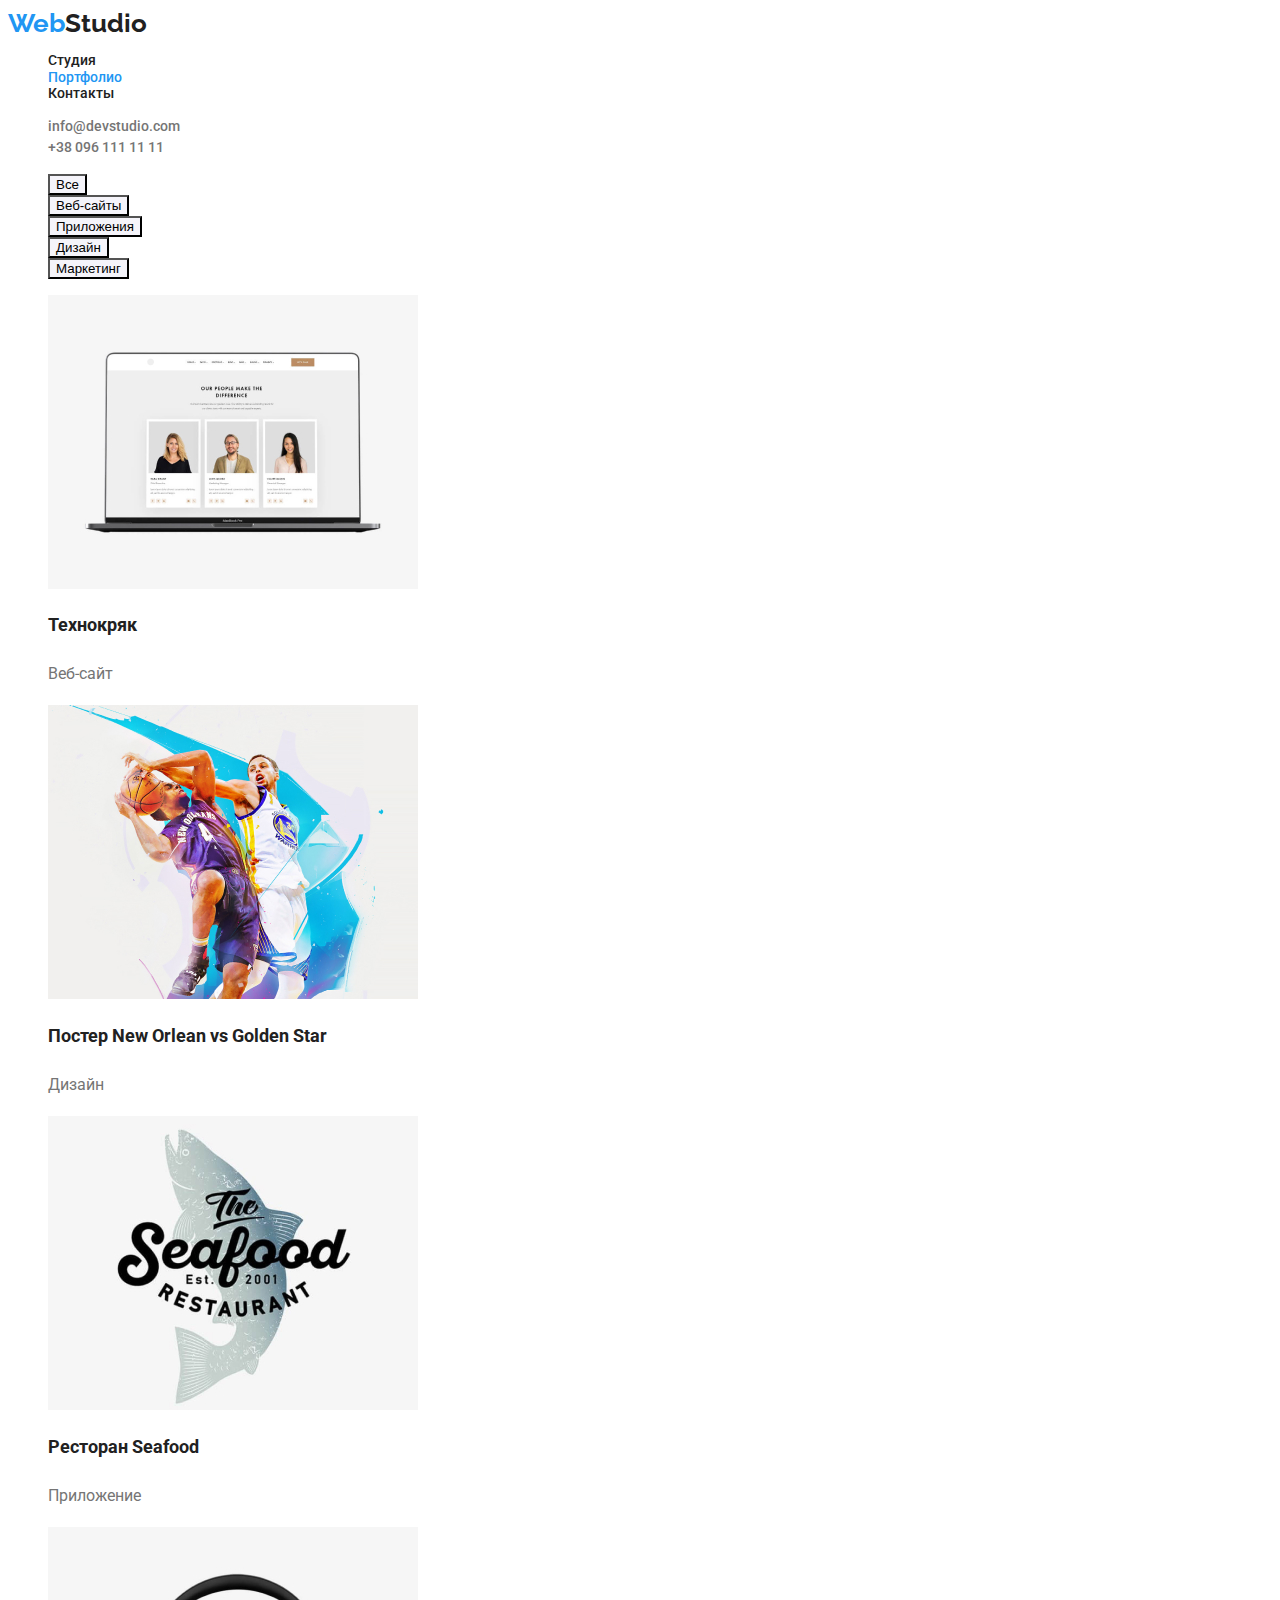
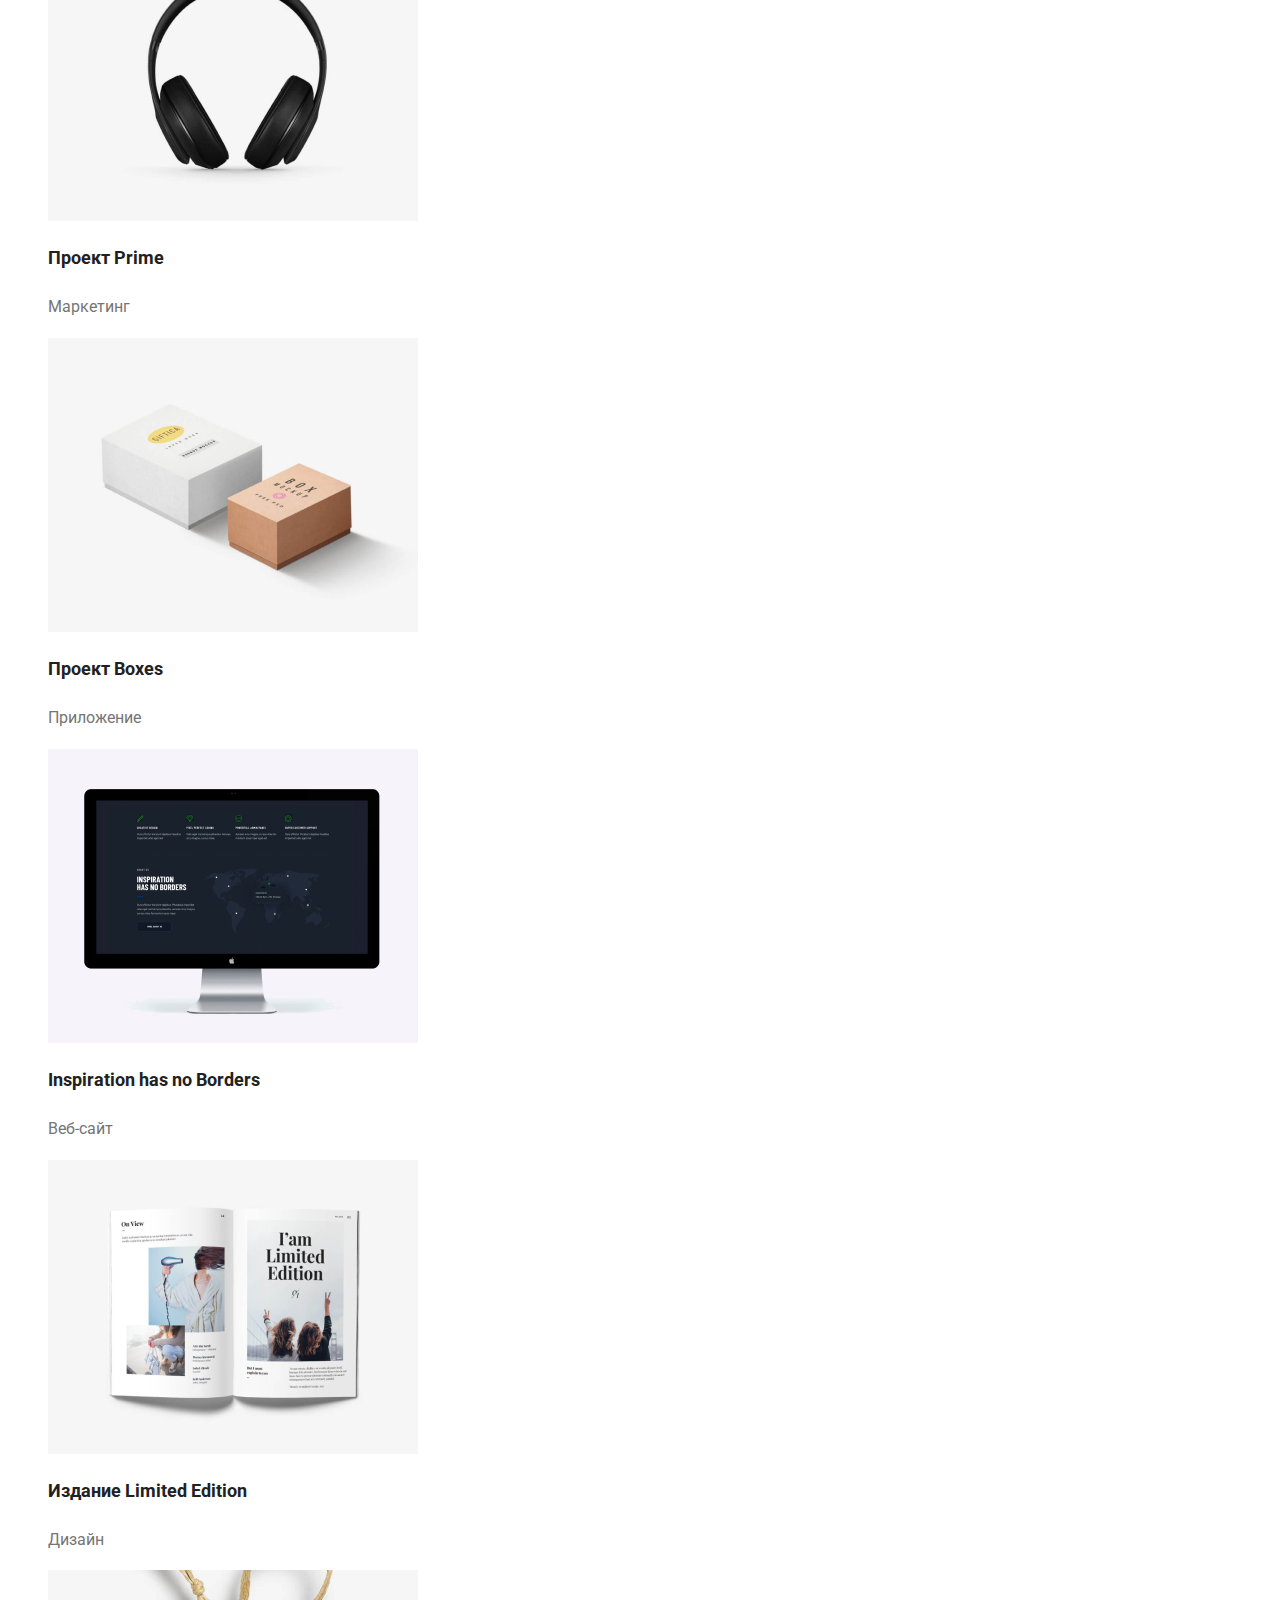
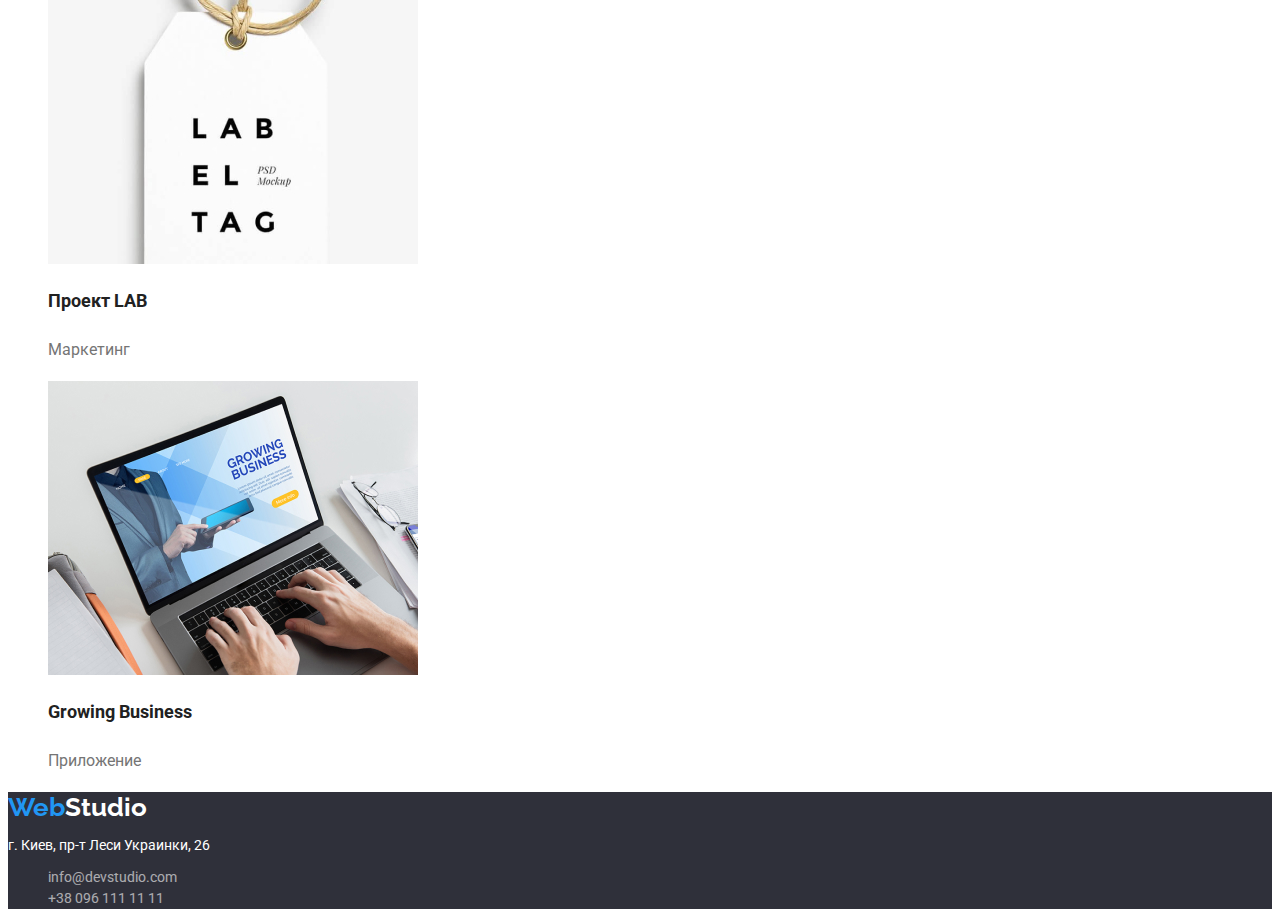
==== portfolio.html @ cc06e84e "lastwork" ====
<!DOCTYPE html>
<html lang="ru">
  <head>
    <meta charset="UTF-8" />
    <meta http-equiv="X-UA-Compatible" content="IE=edge" />
    <meta name="viewport" content="width=device-width, initial-scale=1.0" />
    <title>Портфолио</title>
    <link rel="preconnect" href="https://fonts.gstatic.com" />
    <link
      href="https://fonts.googleapis.com/css2?family=Raleway:wght@700&family=Roboto:wght@400;500;700;900&display=swap"
      rel="stylesheet"
    />
    <link rel="stylesheet" href="./css/styles.css" />
  </head>
  <body>
    <!-- HEADER -->

    <header class="header">
      <nav>
        <a href="./index.html" class="logo link"><span class="accent">Web</span>Studio</a>
        <ul class="site-nav list">
          <li class="nav-item"><a class="nav-link link" href="./index.html">Студия</a></li>
          <li class="nav-item">
            <a class="nav-link link curent" href="./portfolio.html">Портфолио</a>
          </li>
          <li class="nav-item"><a class="nav-link link" href="#">Контакты</a></li>
        </ul>
      </nav>
      <ul class="contacts list">
        <li class="contacts-item">
          <a class="contacts-link link" href="mailto:info@devstudio.com">info@devstudio.com</a>
        </li>
        <li class="contacts-item">
          <a class="contacts-link link" href="tel:+380961111111">+38 096 111 11 11</a>
        </li>
      </ul>
    </header>

    <!-- MAIN -->

    <main>
      <section>
        <ul class="filtr-nav list">
          <li class="filtr-nav-item"><button type="button">Все</button></li>
          <li class="filtr-nav-item"><button type="button">Веб-сайты</button></li>
          <li class="filtr-nav-item"><button type="button">Приложения</button></li>
          <li class="filtr-nav-item"><button type="button">Дизайн</button></li>
          <li class="filtr-nav-item"><button type="button">Маркетинг</button></li>
        </ul>

        <ul class="projects list">
          <li class="projects-item">
            <img src="./images/img8.jpg" width="370" alt="Ноутбук" />
            <h2 class="projects-title">Технокряк</h2>
            <p class="projects-description">Веб-сайт</p>
          </li>
          <li class="projects-item">
            <img src="./images/img9.jpg" width="370" alt="Два игрока в баскетбол" />
            <h2 class="projects-title">Постер New Orlean vs Golden Star</h2>
            <p class="projects-description">Дизайн</p>
          </li>
          <li class="projects-item">
            <img src="./images/img10.jpg" width="370" alt="Логотип ресторана" />
            <h2 class="projects-title">Ресторан Seafood</h2>
            <p class="projects-description">Приложение</p>
          </li>
          <li class="projects-item">
            <img src="./images/img11.jpg" width="370" alt="Наушники" />
            <h2 class="projects-title">Проект Prime</h2>
            <p class="projects-description">Маркетинг</p>
          </li>
          <li class="projects-item">
            <img src="./images/img12.jpg" width="370" alt="Белая и коричневая коробки" />
            <h2 class="projects-title">Проект Boxes</h2>
            <p class="projects-description">Приложение</p>
          </li>
          <li class="projects-item">
            <img src="./images/img13.jpg" width="370" alt="Монитор" />
            <h2 class="projects-title">Inspiration has no Borders</h2>
            <p class="projects-description">Веб-сайт</p>
          </li>
          <li class="projects-item">
            <img src="./images/img14.jpg" width="370" alt="Открытый буклет" />
            <h2 class="projects-title">Издание Limited Edition</h2>
            <p class="projects-description">Дизайн</p>
          </li>
          <li class="projects-item">
            <img src="./images/img15.jpg" width="370" alt="Бирка" />
            <h2 class="projects-title">Проект LAB</h2>
            <p class="projects-description">Маркетинг</p>
          </li>
          <li class="projects-item">
            <img src="./images/img16.jpg" width="370" alt="Человек работает за ноутбуком" />
            <h2 class="projects-title">Growing Business</h2>
            <p class="projects-description">Приложение</p>
          </li>
        </ul>
      </section>
    </main>

    <!-- FOOTER -->

    <footer class="footer">
      <a href="./index.html" class="logo link"><span class="accent">Web</span>Studio</a>
      <address class="address">
        <p class="office-address">г. Киев, пр-т Леси Украинки, 26</p>
        <ul class="contacts list">
          <li class="contacts-item">
            <a class="contacts-link link" href="mailto:info@devstudio.com">info@devstudio.com</a>
          </li>
          <li class="contacts-item">
            <a class="contacts-link link" href="tel:+380961111111">+38 096 111 11 11</a>
          </li>
        </ul>
      </address>
    </footer>
  </body>
</html>
---- css/styles.css ----
:root {
  --black-color: #212121;
  --blue-color: #2196f3;
  --grey-color: #757575;
  --white-color: #ffffff;
  --background-color: #2f303a;
  --light-white-color: #f5f4fa;
}

body {
  font-family: 'Roboto', sans-serif;
  color: var(--black-color);
}

.link {
  text-decoration: none;
  color: var(--black-color);
}

.list {
  list-style: none;
}

/* ========== COMPONENTS ========== */
.logo {
  font-family: 'Raleway', sans-serif;
  font-weight: 700;
  font-size: 26px;
  line-height: 1.17;
}

.accent {
  color: var(--blue-color);
}

.contacts {
  font-weight: 500;
  font-size: 14px;
  line-height: 1.5;
}

.header .contacts-link {
  color: var(--grey-color);
}

.contacts-link:hover,
.contacts-link:focus {
  color: var(--blue-color);
}

.title {
  font-weight: 700;
  font-size: 36px;
  line-height: 1.17;
}

.curent {
  color: var(--blue-color);
}
/* ========== END COMPONENTS ========== */

/* ========== HEADER ========== */
.site-nav {
  font-weight: 500;
  font-size: 14px;
  line-height: 1.17;
}

.nav-link:hover,
.nav-link:focus {
  color: var(--blue-color);
}

/* ========== END HEADER ========== */

/* ========== MAIN ========== */
.hero {
  background-color: var(--background-color);
}

.hero-title {
  font-weight: 900;
  font-size: 44px;
  line-height: 1.36;
  text-transform: uppercase;
  color: var(--white-color);
}

.hero-btn {
  background-color: var(--blue-color);
  color: var(--white-color);
}

.hero-btn:hover,
.hero-btn:focus {
  background-color: #188ce8;
  color: var(--white-color);
}

.about-subtitle {
  font-weight: 700;
  font-size: 14px;
  line-height: 1.17;
  text-transform: uppercase;
}

.about-description {
  color: var(--grey-color);
  font-size: 14px;
  line-height: 1.71;
}

.team {
  background-color: var(--light-white-color);
}

.team-subtitle {
  font-weight: 500;
  font-size: 16px;
  line-height: 1.17;
}

.team-description {
  color: var(--grey-color);
  font-size: 16px;
  line-height: 1.17;
}

/* PORTFOLIO.HTML */

.filtr-nav button {
  cursor: pointer;
  background-color: var(--light-white-color);
}

.filtr-nav button:hover,
.filtr-nav button:focus {
  background-color: var(--blue-color);
  color: var(--white-color);
}

.projects-title {
  font-weight: 700;
  font-size: 18px;
  line-height: 2;
}

.projects-description {
  color: var(--grey-color);
  font-size: 16px;
  line-height: 1.87;
}

/* ========== END MAIN ========== */

/* ========== FOOTER ========== */

.footer {
  background-color: var(--background-color);
}

.footer .contacts-link {
  color: var(--white-color);
  font-weight: 400;
  font-size: 14px;
  line-height: 1.17;
  opacity: 0.6;
}

.footer .contacts-link:hover,
.footer .contacts-link:focus {
  color: var(--blue-color);
  opacity: 1;
}

.footer .logo {
  color: var(--white-color);
}

.office-address {
  color: var(--white-color);
  font-size: 14px;
  line-height: 1.17;
}

.address {
  font-style: normal;
}

/* ========== END FOOTER ========== */
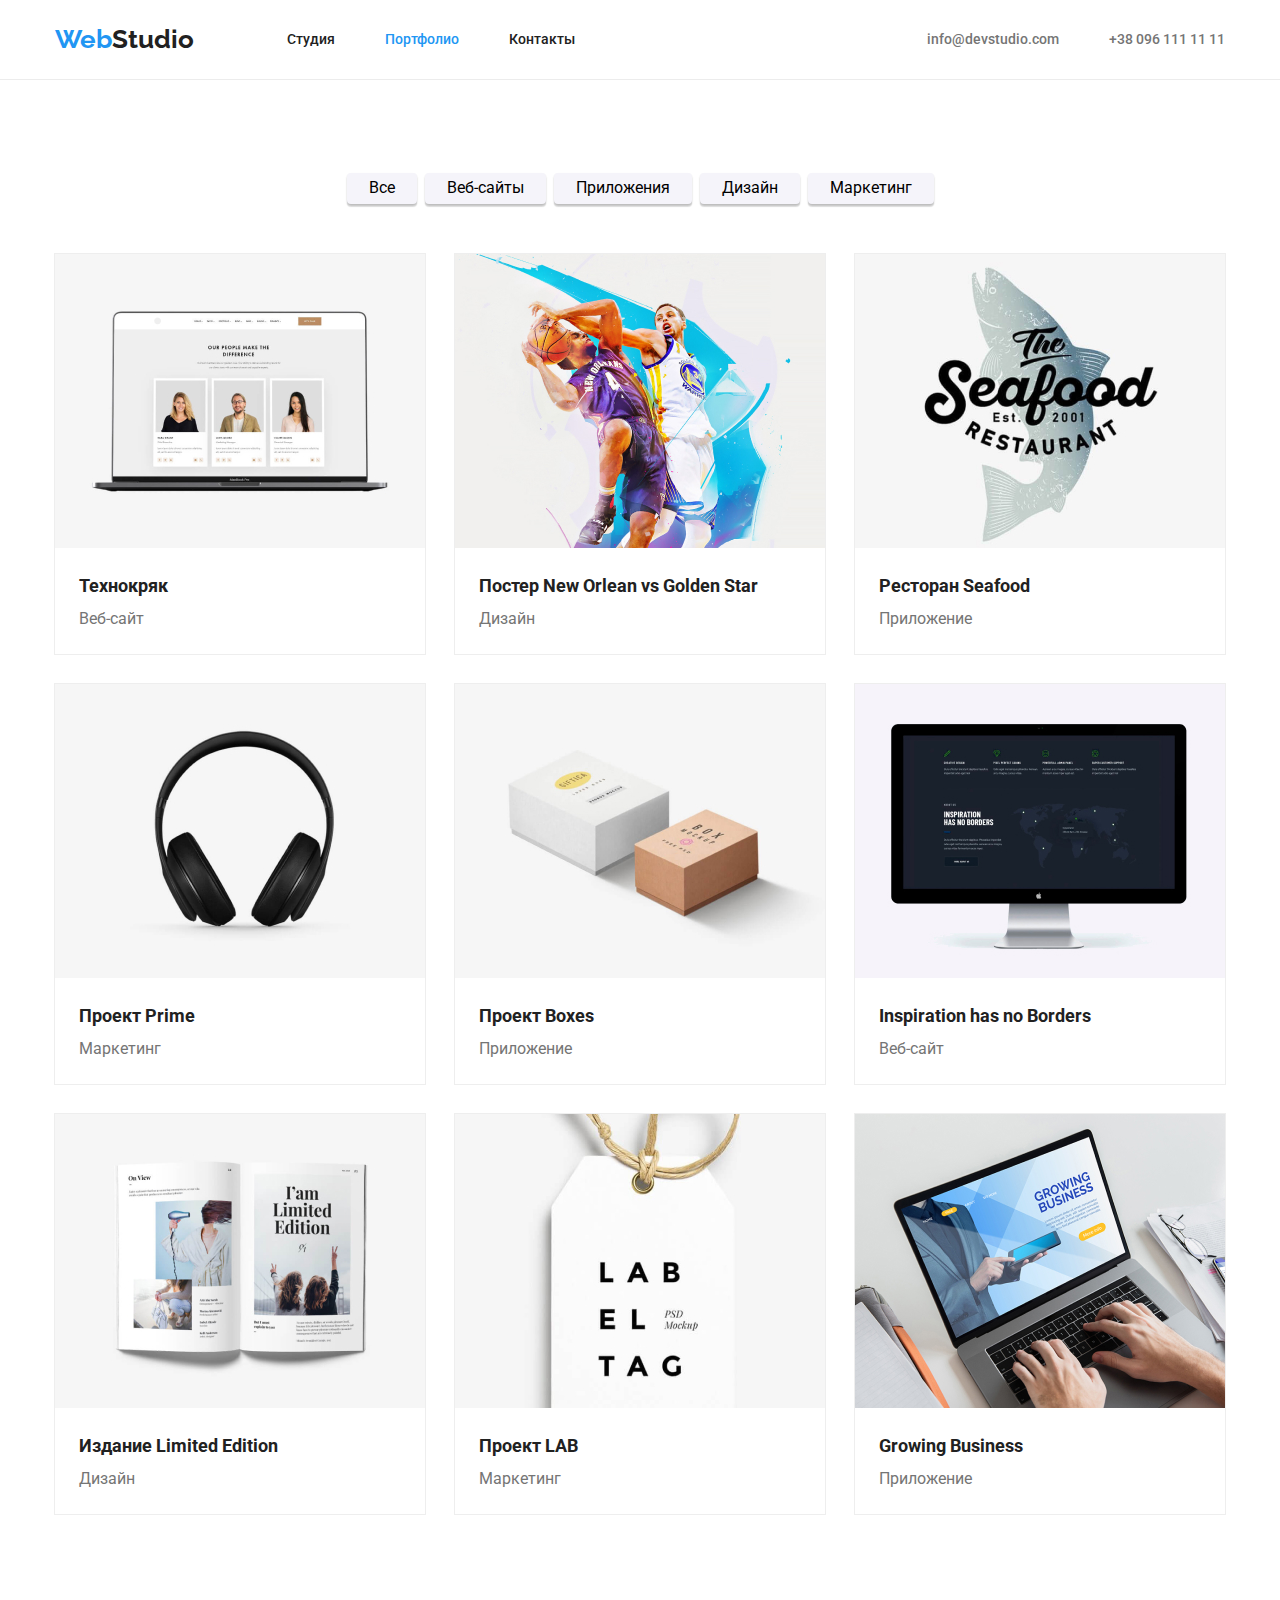
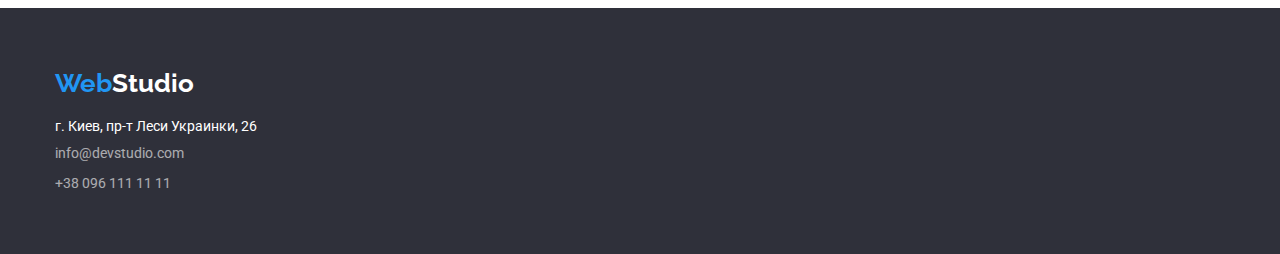
==== commit 3706900e: "hw3" ====
--- a/portfolio.html
+++ b/portfolio.html
@@ -5,6 +5,8 @@
     <meta http-equiv="X-UA-Compatible" content="IE=edge" />
     <meta name="viewport" content="width=device-width, initial-scale=1.0" />
     <title>Портфолио</title>
+    <link rel="stylesheet" href="./css//modern-normalize.css" />
+
     <link rel="preconnect" href="https://fonts.gstatic.com" />
     <link
       href="https://fonts.googleapis.com/css2?family=Raleway:wght@700&family=Roboto:wght@400;500;700;900&display=swap"
@@ -16,103 +18,158 @@
     <!-- HEADER -->
 
     <header class="header">
-      <nav>
-        <a href="./index.html" class="logo link"><span class="accent">Web</span>Studio</a>
-        <ul class="site-nav list">
-          <li class="nav-item"><a class="nav-link link" href="./index.html">Студия</a></li>
-          <li class="nav-item">
-            <a class="nav-link link curent" href="./portfolio.html">Портфолио</a>
+      <div class="container header-container">
+        <nav class="nav">
+          <a href="./index.html" class="logo link"
+            ><span class="accent">Web</span>Studio</a
+          >
+          <ul class="site-nav list">
+            <li class="nav-item">
+              <a class="nav-link link" href="./index.html">Студия</a>
+            </li>
+            <li class="nav-item">
+              <a class="nav-link link curent" href="./portfolio.html"
+                >Портфолио</a
+              >
+            </li>
+            <li class="nav-item">
+              <a class="nav-link link" href="#">Контакты</a>
+            </li>
+          </ul>
+        </nav>
+        <ul class="contacts list">
+          <li class="contacts-item">
+            <a class="contacts-link link" href="mailto:info@devstudio.com"
+              >info@devstudio.com</a
+            >
           </li>
-          <li class="nav-item"><a class="nav-link link" href="#">Контакты</a></li>
+          <li class="contacts-item">
+            <a class="contacts-link link" href="tel:+380961111111"
+              >+38 096 111 11 11</a
+            >
+          </li>
         </ul>
-      </nav>
-      <ul class="contacts list">
-        <li class="contacts-item">
-          <a class="contacts-link link" href="mailto:info@devstudio.com">info@devstudio.com</a>
-        </li>
-        <li class="contacts-item">
-          <a class="contacts-link link" href="tel:+380961111111">+38 096 111 11 11</a>
-        </li>
-      </ul>
+      </div>
     </header>
 
     <!-- MAIN -->
 
     <main>
-      <section>
-        <ul class="filtr-nav list">
-          <li class="filtr-nav-item"><button type="button">Все</button></li>
-          <li class="filtr-nav-item"><button type="button">Веб-сайты</button></li>
-          <li class="filtr-nav-item"><button type="button">Приложения</button></li>
-          <li class="filtr-nav-item"><button type="button">Дизайн</button></li>
-          <li class="filtr-nav-item"><button type="button">Маркетинг</button></li>
-        </ul>
+      <section class="section">
+        <div class="container">
+          <ul class="filtr-nav list">
+            <li class="filtr-nav-item"><button type="button">Все</button></li>
+            <li class="filtr-nav-item">
+              <button type="button">Веб-сайты</button>
+            </li>
+            <li class="filtr-nav-item">
+              <button type="button">Приложения</button>
+            </li>
+            <li class="filtr-nav-item">
+              <button type="button">Дизайн</button>
+            </li>
+            <li class="filtr-nav-item">
+              <button type="button">Маркетинг</button>
+            </li>
+          </ul>
 
-        <ul class="projects list">
-          <li class="projects-item">
-            <img src="./images/img8.jpg" width="370" alt="Ноутбук" />
-            <h2 class="projects-title">Технокряк</h2>
-            <p class="projects-description">Веб-сайт</p>
-          </li>
-          <li class="projects-item">
-            <img src="./images/img9.jpg" width="370" alt="Два игрока в баскетбол" />
-            <h2 class="projects-title">Постер New Orlean vs Golden Star</h2>
-            <p class="projects-description">Дизайн</p>
-          </li>
-          <li class="projects-item">
-            <img src="./images/img10.jpg" width="370" alt="Логотип ресторана" />
-            <h2 class="projects-title">Ресторан Seafood</h2>
-            <p class="projects-description">Приложение</p>
-          </li>
-          <li class="projects-item">
-            <img src="./images/img11.jpg" width="370" alt="Наушники" />
-            <h2 class="projects-title">Проект Prime</h2>
-            <p class="projects-description">Маркетинг</p>
-          </li>
-          <li class="projects-item">
-            <img src="./images/img12.jpg" width="370" alt="Белая и коричневая коробки" />
-            <h2 class="projects-title">Проект Boxes</h2>
-            <p class="projects-description">Приложение</p>
-          </li>
-          <li class="projects-item">
-            <img src="./images/img13.jpg" width="370" alt="Монитор" />
-            <h2 class="projects-title">Inspiration has no Borders</h2>
-            <p class="projects-description">Веб-сайт</p>
-          </li>
-          <li class="projects-item">
-            <img src="./images/img14.jpg" width="370" alt="Открытый буклет" />
-            <h2 class="projects-title">Издание Limited Edition</h2>
-            <p class="projects-description">Дизайн</p>
-          </li>
-          <li class="projects-item">
-            <img src="./images/img15.jpg" width="370" alt="Бирка" />
-            <h2 class="projects-title">Проект LAB</h2>
-            <p class="projects-description">Маркетинг</p>
-          </li>
-          <li class="projects-item">
-            <img src="./images/img16.jpg" width="370" alt="Человек работает за ноутбуком" />
-            <h2 class="projects-title">Growing Business</h2>
-            <p class="projects-description">Приложение</p>
-          </li>
-        </ul>
+          <ul class="projects list">
+            <li class="projects-item">
+              <img src="./images/img8.jpg" width="370" alt="Ноутбук" />
+              <h2 class="projects-title">Технокряк</h2>
+              <p class="projects-description">Веб-сайт</p>
+            </li>
+
+            <li class="projects-item">
+              <img
+                src="./images/img9.jpg"
+                width="370"
+                alt="Два игрока в баскетбол"
+              />
+              <h2 class="projects-title">Постер New Orlean vs Golden Star</h2>
+              <p class="projects-description">Дизайн</p>
+            </li>
+
+            <li class="projects-item">
+              <img
+                src="./images/img10.jpg"
+                width="370"
+                alt="Логотип ресторана"
+              />
+              <h2 class="projects-title">Ресторан Seafood</h2>
+              <p class="projects-description">Приложение</p>
+            </li>
+            <li class="projects-item">
+              <img src="./images/img11.jpg" width="370" alt="Наушники" />
+              <h2 class="projects-title">Проект Prime</h2>
+              <p class="projects-description">Маркетинг</p>
+            </li>
+
+            <li class="projects-item">
+              <img
+                src="./images/img12.jpg"
+                width="370"
+                alt="Белая и коричневая коробки"
+              />
+              <h2 class="projects-title">Проект Boxes</h2>
+              <p class="projects-description">Приложение</p>
+            </li>
+
+            <li class="projects-item">
+              <img src="./images/img13.jpg" width="370" alt="Монитор" />
+              <h2 class="projects-title">Inspiration has no Borders</h2>
+              <p class="projects-description">Веб-сайт</p>
+            </li>
+
+            <li class="projects-item">
+              <img src="./images/img14.jpg" width="370" alt="Открытый буклет" />
+              <h2 class="projects-title">Издание Limited Edition</h2>
+              <p class="projects-description">Дизайн</p>
+            </li>
+
+            <li class="projects-item">
+              <img src="./images/img15.jpg" width="370" alt="Бирка" />
+              <h2 class="projects-title">Проект LAB</h2>
+              <p class="projects-description">Маркетинг</p>
+            </li>
+
+            <li class="projects-item">
+              <img
+                src="./images/img16.jpg"
+                width="370"
+                alt="Человек работает за ноутбуком"
+              />
+              <h2 class="projects-title">Growing Business</h2>
+              <p class="projects-description">Приложение</p>
+            </li>
+          </ul>
+        </div>
       </section>
     </main>
 
     <!-- FOOTER -->
 
     <footer class="footer">
-      <a href="./index.html" class="logo link"><span class="accent">Web</span>Studio</a>
-      <address class="address">
-        <p class="office-address">г. Киев, пр-т Леси Украинки, 26</p>
-        <ul class="contacts list">
-          <li class="contacts-item">
-            <a class="contacts-link link" href="mailto:info@devstudio.com">info@devstudio.com</a>
-          </li>
-          <li class="contacts-item">
-            <a class="contacts-link link" href="tel:+380961111111">+38 096 111 11 11</a>
-          </li>
-        </ul>
-      </address>
+      <div class="container">
+        <a href="./index.html" class="logo link"
+          ><span class="accent">Web</span>Studio</a
+        >
+        <address class="address">
+          <p class="office-address">г. Киев, пр-т Леси Украинки, 26</p>
+          <ul class="contacts list">
+            <li class="contacts-item">
+              <a class="contacts-link link" href="mailto:info@devstudio.com"
+                >info@devstudio.com</a
+              >
+            </li>
+            <li class="contacts-item">
+              <a class="contacts-link link" href="tel:+380961111111"
+                >+38 096 111 11 11</a
+              >
+            </li>
+          </ul>
+        </address>
+      </div>
     </footer>
   </body>
 </html>
--- a/css/styles.css
+++ b/css/styles.css
@@ -8,7 +8,7 @@
 }
 
 body {
-  font-family: 'Roboto', sans-serif;
+  font-family: "Roboto", sans-serif;
   color: var(--black-color);
 }
 
@@ -22,12 +22,6 @@
 }
 
 /* ========== COMPONENTS ========== */
-.logo {
-  font-family: 'Raleway', sans-serif;
-  font-weight: 700;
-  font-size: 26px;
-  line-height: 1.17;
-}
 
 .accent {
   color: var(--blue-color);
@@ -57,13 +51,71 @@
 .curent {
   color: var(--blue-color);
 }
+
+.container {
+  margin-left: auto;
+  margin-right: auto;
+  width: 1200px;
+  padding-left: 15px;
+  padding-right: 15px;
+}
+
+.section {
+  padding-top: 94px;
+  padding-bottom: 94px;
+}
+
+img {
+  display: block;
+}
+
+.hidden {
+  visibility: hidden;
+  height: 1px;
+  width: 1px;
+}
 /* ========== END COMPONENTS ========== */
 
 /* ========== HEADER ========== */
+.header {
+  padding-top: 24px;
+  padding-bottom: 25px;
+  outline: 1px solid #ececec;
+}
+.header-container {
+  display: flex;
+  align-items: center;
+  justify-content: space-between;
+}
+
+.logo {
+  font-family: "Raleway", sans-serif;
+  font-weight: 700;
+  font-size: 26px;
+  line-height: 1.17;
+}
+
+.nav {
+  display: flex;
+  align-items: center;
+}
+
+.nav-item:not(:last-child),
+.contacts-item:not(:last-child) {
+  margin-right: 50px;
+}
+
 .site-nav {
+  margin-left: 93px;
   font-weight: 500;
   font-size: 14px;
   line-height: 1.17;
+}
+
+.site-nav,
+.header .contacts {
+  display: flex;
+  align-items: center;
 }
 
 .nav-link:hover,
@@ -75,6 +127,7 @@
 
 /* ========== MAIN ========== */
 .hero {
+  text-align: center;
   background-color: var(--background-color);
 }
 
@@ -84,11 +137,15 @@
   line-height: 1.36;
   text-transform: uppercase;
   color: var(--white-color);
+  margin-bottom: 30px;
 }
 
 .hero-btn {
   background-color: var(--blue-color);
   color: var(--white-color);
+  width: 200px;
+  height: 50px;
+  border-radius: 4px;
 }
 
 .hero-btn:hover,
@@ -97,17 +154,39 @@
   color: var(--white-color);
 }
 
+.about-list {
+  display: flex;
+}
+
 .about-subtitle {
   font-weight: 700;
   font-size: 14px;
   line-height: 1.17;
   text-transform: uppercase;
+  margin-bottom: 10px;
 }
 
 .about-description {
   color: var(--grey-color);
   font-size: 14px;
   line-height: 1.71;
+}
+
+.about-list-item:not(:last-child) {
+  margin-right: 30px;
+}
+
+.our-work .title,
+.team .title {
+  text-align: center;
+  margin-bottom: 50px;
+}
+.our-work-list {
+  display: flex;
+}
+.our-work-item:not(:last-child),
+.team-item:not(:last-child) {
+  margin-right: 30px;
 }
 
 .team {
@@ -118,37 +197,93 @@
   font-weight: 500;
   font-size: 16px;
   line-height: 1.17;
+  margin-top: 30px;
+  text-align: center;
 }
 
 .team-description {
   color: var(--grey-color);
   font-size: 16px;
   line-height: 1.17;
+  margin-top: 10px;
+  text-align: center;
+  padding-bottom: 30px;
+}
+
+.team-item {
+  background-color: var(--white-color);
+  box-shadow: 0px 1px 3px rgba(0, 0, 0, 0.12), 0px 1px 1px rgba(0, 0, 0, 0.14),
+    0px 2px 1px rgba(0, 0, 0, 0.2);
+  border-radius: 0px 0px 4px 4px;
+}
+
+.team-list {
+  display: flex;
 }
 
 /* PORTFOLIO.HTML */
+
+.filtr-nav {
+  display: flex;
+  justify-content: center;
+}
+
+.filtr-nav-item {
+  margin-bottom: 50px;
+}
 
 .filtr-nav button {
   cursor: pointer;
   background-color: var(--light-white-color);
+  padding: 6px 22px 6px 22px;
+  border-radius: 4px;
+  box-shadow: 0px 3px 1px rgb(0 0 0 / 10%), 0px 1px 2px rgb(0 0 0 / 8%),
+    0px 2px 2px rgb(0 0 0 / 12%);
+  border: 0;
 }
 
 .filtr-nav button:hover,
 .filtr-nav button:focus {
   background-color: var(--blue-color);
   color: var(--white-color);
+}
+
+.filtr-nav-item:not(:last-child) {
+  margin-right: 8px;
+}
+
+.projects {
+  display: flex;
+  flex-wrap: wrap;
+  margin-right: -30px;
+  margin-top: -30px;
+}
+
+.projects-item {
+  margin-right: 30px;
+  margin-top: 30px;
+  flex-basis: calc(100% / 3 - 30px);
+  outline: 1px solid #eeeeee;
 }
 
 .projects-title {
   font-weight: 700;
   font-size: 18px;
   line-height: 2;
+  padding-top: 20px;
 }
 
 .projects-description {
   color: var(--grey-color);
   font-size: 16px;
   line-height: 1.87;
+  padding-bottom: 20px;
+}
+
+.projects-title,
+.projects-description {
+  padding-right: 24px;
+  padding-left: 24px;
 }
 
 /* ========== END MAIN ========== */
@@ -157,6 +292,8 @@
 
 .footer {
   background-color: var(--background-color);
+  padding-top: 60px;
+  padding-bottom: 60px;
 }
 
 .footer .contacts-link {
@@ -185,6 +322,12 @@
 
 .address {
   font-style: normal;
+  margin-top: 20px;
+}
+
+.office-address,
+.footer .contacts-item:not(:last-child) {
+  margin-bottom: 9px;
 }
 
 /* ========== END FOOTER ========== */
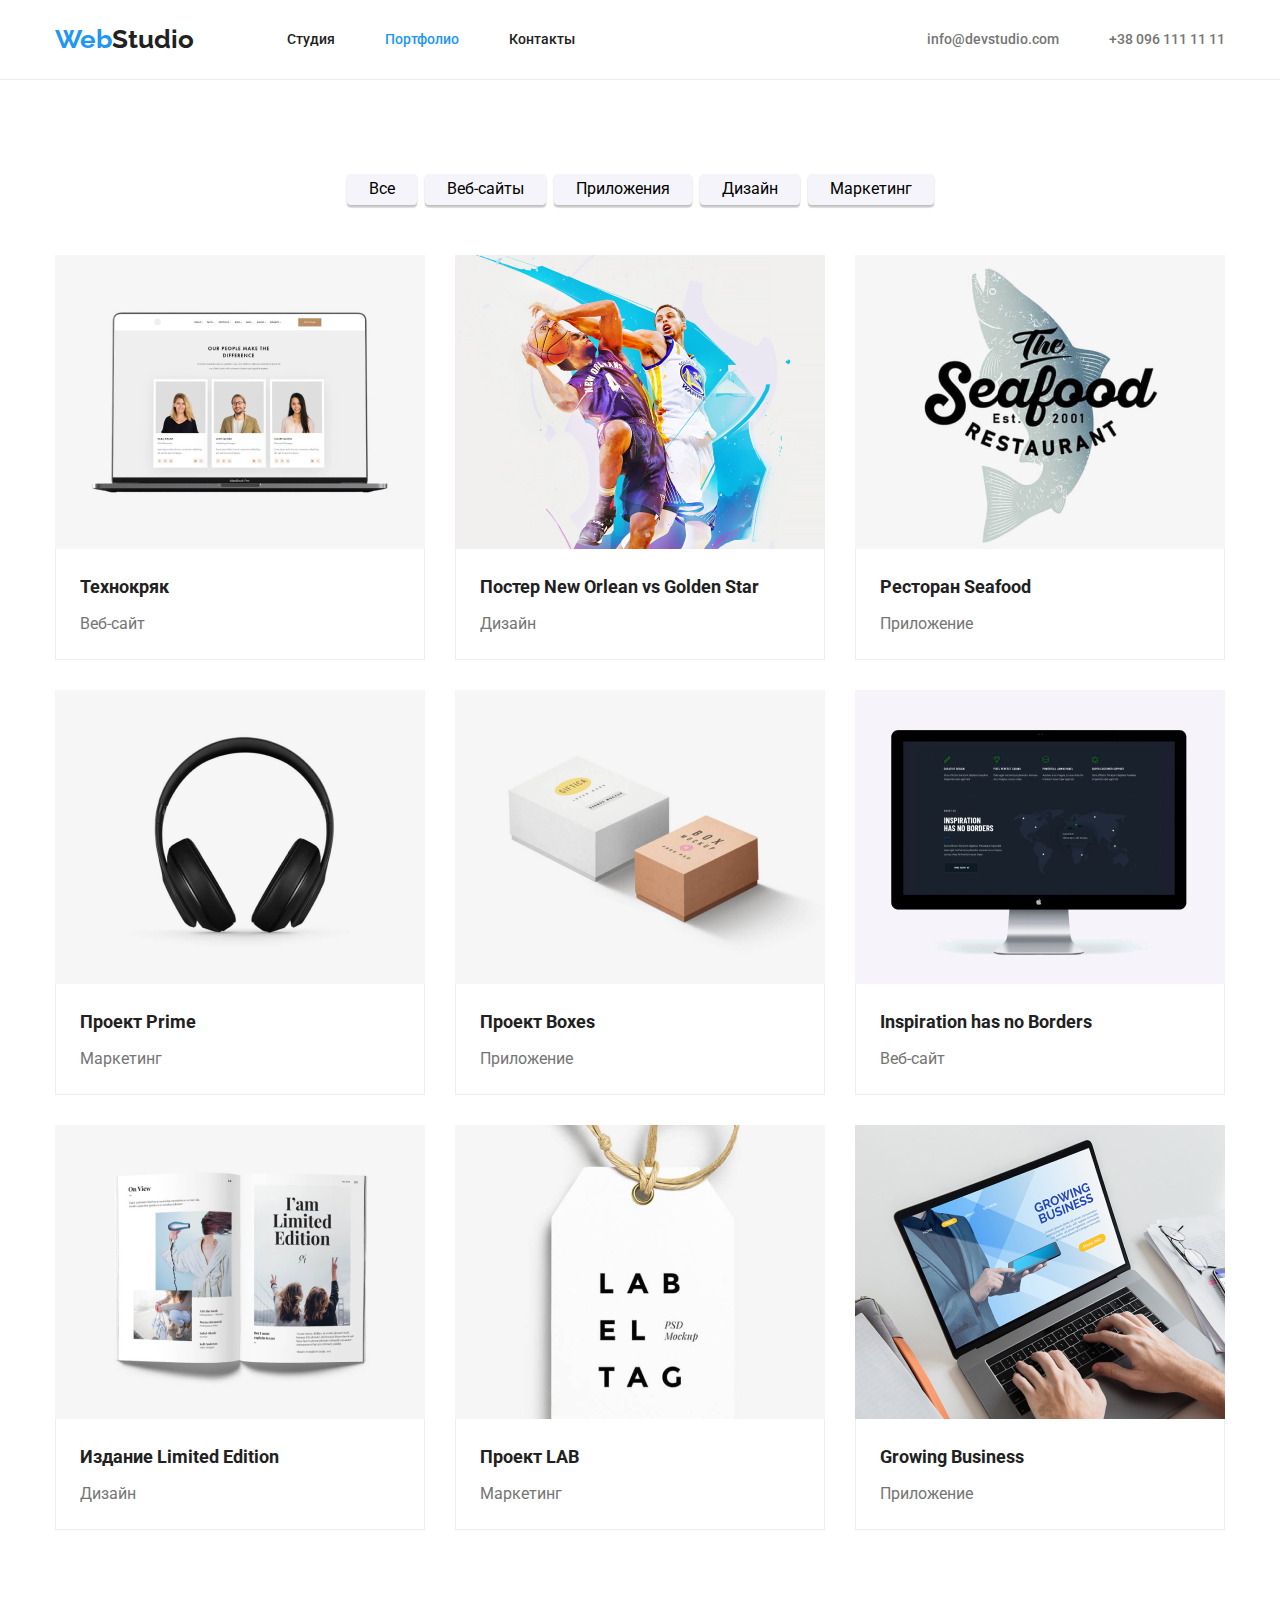
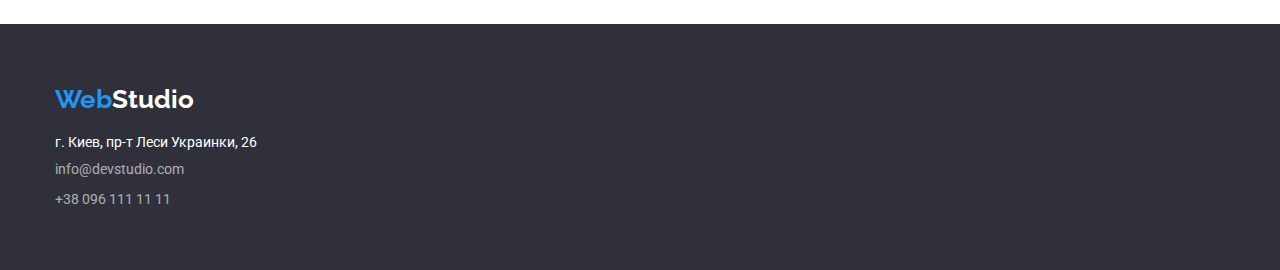
==== commit 9c9d2021: "fix" ====
--- a/portfolio.html
+++ b/portfolio.html
@@ -20,17 +20,13 @@
     <header class="header">
       <div class="container header-container">
         <nav class="nav">
-          <a href="./index.html" class="logo link"
-            ><span class="accent">Web</span>Studio</a
-          >
+          <a href="./index.html" class="logo link"><span class="accent">Web</span>Studio</a>
           <ul class="site-nav list">
             <li class="nav-item">
               <a class="nav-link link" href="./index.html">Студия</a>
             </li>
             <li class="nav-item">
-              <a class="nav-link link curent" href="./portfolio.html"
-                >Портфолио</a
-              >
+              <a class="nav-link link curent" href="./portfolio.html">Портфолио</a>
             </li>
             <li class="nav-item">
               <a class="nav-link link" href="#">Контакты</a>
@@ -39,14 +35,10 @@
         </nav>
         <ul class="contacts list">
           <li class="contacts-item">
-            <a class="contacts-link link" href="mailto:info@devstudio.com"
-              >info@devstudio.com</a
-            >
+            <a class="contacts-link link" href="mailto:info@devstudio.com">info@devstudio.com</a>
           </li>
           <li class="contacts-item">
-            <a class="contacts-link link" href="tel:+380961111111"
-              >+38 096 111 11 11</a
-            >
+            <a class="contacts-link link" href="tel:+380961111111">+38 096 111 11 11</a>
           </li>
         </ul>
       </div>
@@ -76,71 +68,73 @@
           <ul class="projects list">
             <li class="projects-item">
               <img src="./images/img8.jpg" width="370" alt="Ноутбук" />
-              <h2 class="projects-title">Технокряк</h2>
-              <p class="projects-description">Веб-сайт</p>
+              <div class="projects-info">
+                <h2 class="projects-title">Технокряк</h2>
+                <p class="projects-description">Веб-сайт</p>
+              </div>
             </li>
 
             <li class="projects-item">
-              <img
-                src="./images/img9.jpg"
-                width="370"
-                alt="Два игрока в баскетбол"
-              />
-              <h2 class="projects-title">Постер New Orlean vs Golden Star</h2>
-              <p class="projects-description">Дизайн</p>
+              <img src="./images/img9.jpg" width="370" alt="Два игрока в баскетбол" />
+              <div class="projects-info">
+                <h2 class="projects-title">Постер New Orlean vs Golden Star</h2>
+                <p class="projects-description">Дизайн</p>
+              </div>
             </li>
 
             <li class="projects-item">
-              <img
-                src="./images/img10.jpg"
-                width="370"
-                alt="Логотип ресторана"
-              />
-              <h2 class="projects-title">Ресторан Seafood</h2>
-              <p class="projects-description">Приложение</p>
+              <img src="./images/img10.jpg" width="370" alt="Логотип ресторана" />
+              <div class="projects-info">
+                <h2 class="projects-title">Ресторан Seafood</h2>
+                <p class="projects-description">Приложение</p>
+              </div>
             </li>
             <li class="projects-item">
               <img src="./images/img11.jpg" width="370" alt="Наушники" />
-              <h2 class="projects-title">Проект Prime</h2>
-              <p class="projects-description">Маркетинг</p>
+              <div class="projects-info">
+                <h2 class="projects-title">Проект Prime</h2>
+                <p class="projects-description">Маркетинг</p>
+              </div>
             </li>
 
             <li class="projects-item">
-              <img
-                src="./images/img12.jpg"
-                width="370"
-                alt="Белая и коричневая коробки"
-              />
-              <h2 class="projects-title">Проект Boxes</h2>
-              <p class="projects-description">Приложение</p>
+              <img src="./images/img12.jpg" width="370" alt="Белая и коричневая коробки" />
+              <div class="projects-info">
+                <h2 class="projects-title">Проект Boxes</h2>
+                <p class="projects-description">Приложение</p>
+              </div>
             </li>
 
             <li class="projects-item">
               <img src="./images/img13.jpg" width="370" alt="Монитор" />
-              <h2 class="projects-title">Inspiration has no Borders</h2>
-              <p class="projects-description">Веб-сайт</p>
+              <div class="projects-info">
+                <h2 class="projects-title">Inspiration has no Borders</h2>
+                <p class="projects-description">Веб-сайт</p>
+              </div>
             </li>
 
             <li class="projects-item">
               <img src="./images/img14.jpg" width="370" alt="Открытый буклет" />
-              <h2 class="projects-title">Издание Limited Edition</h2>
-              <p class="projects-description">Дизайн</p>
+              <div class="projects-info">
+                <h2 class="projects-title">Издание Limited Edition</h2>
+                <p class="projects-description">Дизайн</p>
+              </div>
             </li>
 
             <li class="projects-item">
               <img src="./images/img15.jpg" width="370" alt="Бирка" />
-              <h2 class="projects-title">Проект LAB</h2>
-              <p class="projects-description">Маркетинг</p>
+              <div class="projects-info">
+                <h2 class="projects-title">Проект LAB</h2>
+                <p class="projects-description">Маркетинг</p>
+              </div>
             </li>
 
             <li class="projects-item">
-              <img
-                src="./images/img16.jpg"
-                width="370"
-                alt="Человек работает за ноутбуком"
-              />
-              <h2 class="projects-title">Growing Business</h2>
-              <p class="projects-description">Приложение</p>
+              <img src="./images/img16.jpg" width="370" alt="Человек работает за ноутбуком" />
+              <div class="projects-info">
+                <h2 class="projects-title">Growing Business</h2>
+                <p class="projects-description">Приложение</p>
+              </div>
             </li>
           </ul>
         </div>
@@ -151,21 +145,15 @@
 
     <footer class="footer">
       <div class="container">
-        <a href="./index.html" class="logo link"
-          ><span class="accent">Web</span>Studio</a
-        >
+        <a href="./index.html" class="logo link"><span class="accent">Web</span>Studio</a>
         <address class="address">
           <p class="office-address">г. Киев, пр-т Леси Украинки, 26</p>
           <ul class="contacts list">
             <li class="contacts-item">
-              <a class="contacts-link link" href="mailto:info@devstudio.com"
-                >info@devstudio.com</a
-              >
+              <a class="contacts-link link" href="mailto:info@devstudio.com">info@devstudio.com</a>
             </li>
             <li class="contacts-item">
-              <a class="contacts-link link" href="tel:+380961111111"
-                >+38 096 111 11 11</a
-              >
+              <a class="contacts-link link" href="tel:+380961111111">+38 096 111 11 11</a>
             </li>
           </ul>
         </address>
--- a/css/styles.css
+++ b/css/styles.css
@@ -8,7 +8,7 @@
 }
 
 body {
-  font-family: "Roboto", sans-serif;
+  font-family: 'Roboto', sans-serif;
   color: var(--black-color);
 }
 
@@ -69,10 +69,18 @@
   display: block;
 }
 
-.hidden {
-  visibility: hidden;
+.visually-hidden {
+  position: absolute;
+  width: 1px;
   height: 1px;
-  width: 1px;
+  margin: -1px;
+  border: 0;
+  padding: 0;
+
+  white-space: nowrap;
+  clip-path: inset(100%);
+  clip: rect(0 0 0 0);
+  overflow: hidden;
 }
 /* ========== END COMPONENTS ========== */
 
@@ -80,7 +88,7 @@
 .header {
   padding-top: 24px;
   padding-bottom: 25px;
-  outline: 1px solid #ececec;
+  border-bottom: 1px solid #ececec;
 }
 .header-container {
   display: flex;
@@ -89,7 +97,7 @@
 }
 
 .logo {
-  font-family: "Raleway", sans-serif;
+  font-family: 'Raleway', sans-serif;
   font-weight: 700;
   font-size: 26px;
   line-height: 1.17;
@@ -116,6 +124,11 @@
 .header .contacts {
   display: flex;
   align-items: center;
+}
+
+.nav-link {
+  padding-top: 32px;
+  padding-bottom: 32px;
 }
 
 .nav-link:hover,
@@ -129,6 +142,8 @@
 .hero {
   text-align: center;
   background-color: var(--background-color);
+  padding-top: 200px;
+  padding-bottom: 200px;
 }
 
 .hero-title {
@@ -138,6 +153,9 @@
   text-transform: uppercase;
   color: var(--white-color);
   margin-bottom: 30px;
+  width: 696px;
+  margin-left: auto;
+  margin-right: auto;
 }
 
 .hero-btn {
@@ -154,6 +172,10 @@
   color: var(--white-color);
 }
 
+.about {
+  padding-bottom: 0;
+}
+
 .about-list {
   display: flex;
 }
@@ -170,6 +192,10 @@
   color: var(--grey-color);
   font-size: 14px;
   line-height: 1.71;
+}
+
+.about-list-item {
+  max-width: 270px;
 }
 
 .about-list-item:not(:last-child) {
@@ -197,7 +223,6 @@
   font-weight: 500;
   font-size: 16px;
   line-height: 1.17;
-  margin-top: 30px;
   text-align: center;
 }
 
@@ -207,7 +232,6 @@
   line-height: 1.17;
   margin-top: 10px;
   text-align: center;
-  padding-bottom: 30px;
 }
 
 .team-item {
@@ -215,20 +239,23 @@
   box-shadow: 0px 1px 3px rgba(0, 0, 0, 0.12), 0px 1px 1px rgba(0, 0, 0, 0.14),
     0px 2px 1px rgba(0, 0, 0, 0.2);
   border-radius: 0px 0px 4px 4px;
+  max-width: 270px;
 }
 
 .team-list {
   display: flex;
 }
 
+.card-info {
+  padding-top: 30px;
+  padding-bottom: 30px;
+}
+
 /* PORTFOLIO.HTML */
 
 .filtr-nav {
   display: flex;
   justify-content: center;
-}
-
-.filtr-nav-item {
   margin-bottom: 50px;
 }
 
@@ -263,29 +290,27 @@
   margin-right: 30px;
   margin-top: 30px;
   flex-basis: calc(100% / 3 - 30px);
-  outline: 1px solid #eeeeee;
 }
 
 .projects-title {
   font-weight: 700;
   font-size: 18px;
   line-height: 2;
-  padding-top: 20px;
+  margin-bottom: 4px;
 }
 
 .projects-description {
   color: var(--grey-color);
   font-size: 16px;
   line-height: 1.87;
-  padding-bottom: 20px;
-}
-
-.projects-title,
-.projects-description {
-  padding-right: 24px;
-  padding-left: 24px;
-}
-
+}
+
+.projects-info {
+  border-left: 1px solid #eeeeee;
+  border-right: 1px solid #eeeeee;
+  border-bottom: 1px solid #eeeeee;
+  padding: 20px 24px 20px 24px;
+}
 /* ========== END MAIN ========== */
 
 /* ========== FOOTER ========== */
